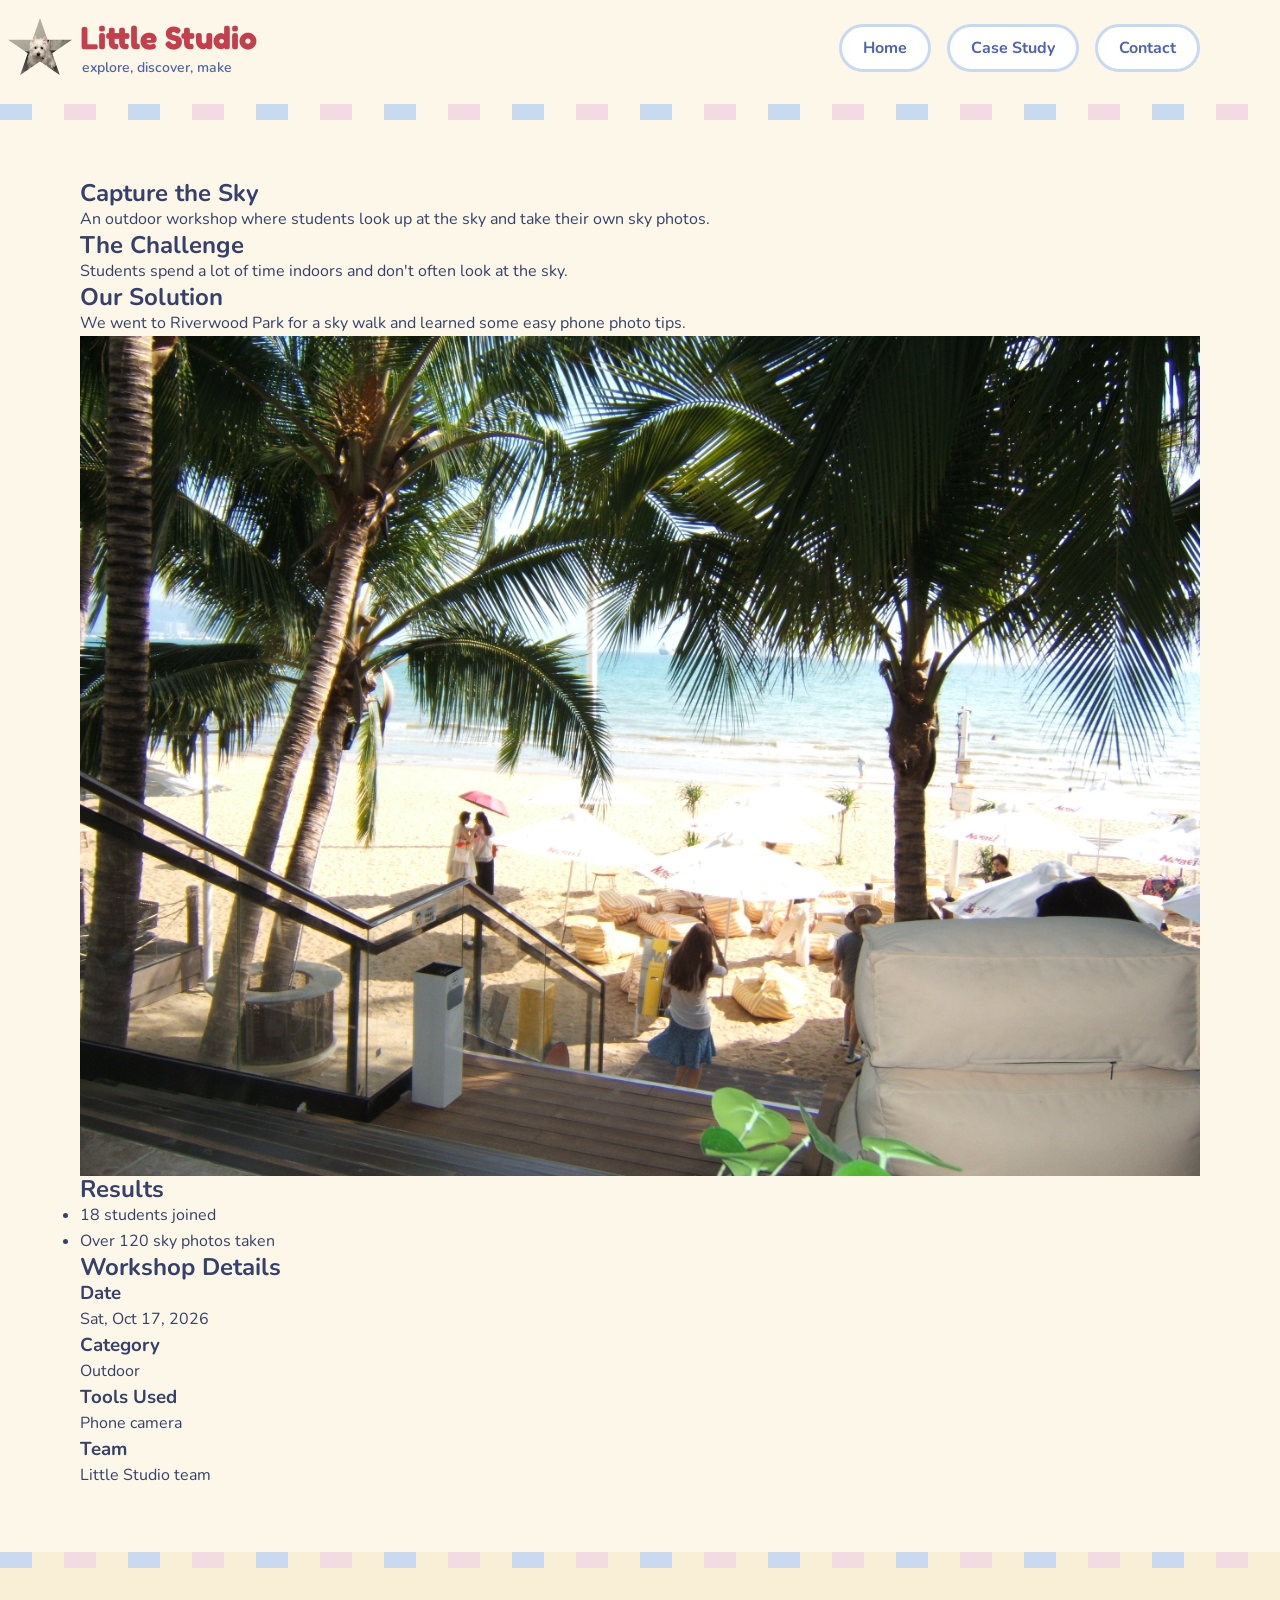
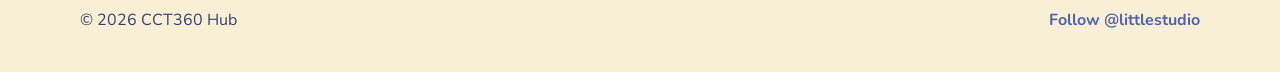
==== detail.html @ 0ea5f93e "1" ====
<!DOCTYPE html>
<html lang="en">
<head>
  <meta charset="UTF-8">
  <meta name="viewport" content="width=device-width, initial-scale=1.0">
  <title>Capture the Sky</title>
  <link href="https://fonts.googleapis.com/css2?family=Fredoka:wght@500;600;700&family=Nunito:wght@400;600;700;800&display=swap" rel="stylesheet">
  <link rel="stylesheet" href="css/style.css">
</head>
<body>

  <header class="site-header">
    <a href="index.html" class="logo">
      <img src="assets/logo.png" alt="Star logo">
      <div>
        <p class="logo-name">Little Studio</p>
        <p class="logo-tagline">explore, discover, make</p>
      </div>
    </a>
    <nav>
      <ul class="nav-links">
        <li><a href="index.html">Home</a></li>
        <li><a href="detail.html">Case Study</a></li>
        <li><a href="#contact">Contact</a></li>
      </ul>
    </nav>
  </header>

  <div class="stripe"></div>

  <main class="container detail-layout">

    <section class="detail-hero">
      <h1>Capture the Sky</h1>
      <p class="lead-text">An outdoor workshop where students look up at the sky and take their own sky photos.</p>
    </section>

    <section class="content-grid">

      <article class="detail-article">
        <h2>The Challenge</h2>
        <p>Students spend a lot of time indoors and don't often look at the sky.</p>

        <h2>Our Solution</h2>
        <p>We went to Riverwood Park for a sky walk and learned some easy phone photo tips.</p>

        <img src="assets/image1.jpg" alt="Beach with palm leaves and blue sky">

        <h2>Results</h2>
        <ul>
          <li>18 students joined</li>
          <li>Over 120 sky photos taken</li>
        </ul>
      </article>

      <aside class="meta-sidebar">
        <h2>Workshop Details</h2>
        <h3>Date</h3>
        <p>Sat, Oct 17, 2026</p>
        <h3>Category</h3>
        <p>Outdoor</p>
        <h3>Tools Used</h3>
        <p>Phone camera</p>
        <h3>Team</h3>
        <p>Little Studio team</p>
      </aside>

    </section>

  </main>

  <div class="stripe stripe-footer"></div>

  <footer class="site-footer" id="contact">
    <p>&copy; 2026 CCT360 Hub</p>
    <a href="#">Follow @littlestudio</a>
  </footer>

</body>
</html>
---- css/style.css ----
* {
  margin: 0;
  padding: 0;
  box-sizing: border-box;
}

html {
  scroll-behavior: smooth;
}

body {
  background-color: #FCF7E8;
  color: #36406B;
  font-family: "Nunito", sans-serif;
  font-size: 16px;
  line-height: 26px;
}

a {
  text-decoration: none;
}

img {
  display: block;
  max-width: 100%;
}

.eyebrow {
  color: #4F63AD;
  font-size: 14px;
  font-weight: 800;
  line-height: 20px;
  letter-spacing: 3.5px;
}


.stripe {
  height: 12px;
  background-image: repeating-linear-gradient(90deg, #C9DAF0 0px 24px, transparent 24px 48px, #F4DAE3 48px 72px, transparent 72px 96px);
}

.stripe-footer {
  background-color: #F8EFD6;
}

.stripe-small {
  height: 10px;
  margin-top: auto;
  background-image: repeating-linear-gradient(90deg, #C9DAF0 0px 20px, transparent 20px 34px, #F4DAE3 34px 54px, transparent 54px 68px);
}


.site-header {
  display: flex;
  justify-content: space-between;
  align-items: center;
  flex-wrap: wrap;
  gap: 20px;
  padding: 16px 20px 20px 7px;
}

.logo {
  display: flex;
  align-items: flex-start;
  gap: 4px;
}

.logo img {
  width: 37px;
  height: 33px;
  object-fit: cover;
  object-position: 50% 64%;
  clip-path: polygon(50% 0%, 61.8% 38.2%, 100% 38.2%, 69.1% 61.8%, 80.9% 100%, 50% 76.4%, 19.1% 100%, 30.9% 61.8%, 0% 38.2%, 38.2% 38.2%);
}

.logo-name {
  color: #C43F4C;
  font-family: "Fredoka", sans-serif;
  font-size: 32px;
  font-weight: 700;
  line-height: 40px;
}

.logo-tagline {
  margin-left: 2px;
  color: #4F63AD;
  font-size: 14px;
  font-weight: 600;
  line-height: 20px;
}

.nav-links {
  display: flex;
  gap: 10px;
  padding-left: 13px;
  list-style: none;
}

.nav-links a {
  display: block;
  padding: 9px 15px;
  border: 3px solid #C9DAF0;
  border-radius: 999px;
  background-color: #FFFFFF;
  color: #4F63AD;
  font-weight: 700;
  line-height: 24px;
}

.nav-links a:hover {
  background-color: #EAF1FA;
}

.nav-links a.active {
  background-color: #C9DAF0;
}


.container {
  padding: 32px 20px 56px;
}


.hero-grid {
  display: grid;
  grid-template-columns: 1fr;
  gap: 24px;
}

.spotlight-banner {
  display: flex;
  flex-direction: column;
  justify-content: center;
  align-items: center;
  padding: 40px 24px;
  border-radius: 24px;
  background-color: #F8EFD6;
  text-align: center;
}

.spotlight-banner h1 {
  margin: 16px 0;
  color: #C43F4C;
  font-family: "Fredoka", sans-serif;
  font-size: 36px;
  font-weight: 700;
  line-height: 44px;
}

.lead {
  max-width: 560px;
  font-size: 18px;
  line-height: 28px;
}

.btn-primary {
  margin-top: 28px;
  padding: 14px 32px;
  border-radius: 999px;
  background-color: #C43F4C;
  color: #FFFFFF;
  font-weight: 700;
  line-height: 24px;
}

.btn-primary:hover {
  background-color: #9E2F3B;
}

.sidebar {
  display: flex;
  flex-direction: column;
  padding: 20px 24px 30px;
  border: 3px solid #C9DAF0;
  border-radius: 24px;
  background-color: #FFFFFF;
}

.sidebar h2,
.sidebar h3 {
  font-family: "Fredoka", sans-serif;
  font-size: 24px;
  font-weight: 600;
  line-height: 32px;
}

.sidebar h2 {
  color: #4F63AD;
}

.sidebar h3 {
  margin: 4px 0 20px;
  color: #C43F4C;
}

.sidebar p {
  margin-bottom: 2px;
}

.session-name {
  font-weight: 700;
}

.sidebar hr {
  margin: 16px 0;
  border: none;
  border-top: 2px dashed #C9DAF0;
}

.quick-links {
  margin-bottom: 32px;
  list-style: none;
}

.quick-link {
  color: #4F63AD;
  font-weight: 700;
  text-decoration: underline;
}

.quick-link:hover {
  color: #C43F4C;
}


.section-title {
  margin: 56px 0 24px;
  color: #C43F4C;
  font-family: "Fredoka", sans-serif;
  font-size: 32px;
  font-weight: 500;
  line-height: 40px;
  text-align: center;
}


.cards-gallery {
  display: grid;
  grid-template-columns: 1fr;
  gap: 24px;
}

.card {
  display: flex;
  flex-direction: column;
  overflow: hidden;
  border: 3px solid #C9DAF0;
  border-radius: 24px;
  background-color: #FFFFFF;
}

.card-pink {
  border-color: #F4DAE3;
}

.card img {
  width: 100%;
  height: 190px;
  object-fit: cover;
}

.card .eyebrow {
  margin: 24px 24px 6px;
}

.card h3 {
  margin: 0 24px 10px;
  color: #C43F4C;
  font-family: "Fredoka", sans-serif;
  font-size: 24px;
  font-weight: 600;
  line-height: 32px;
}

.card p {
  margin: 0 24px 32px;
}

.btn {
  align-self: flex-start;
  margin: 0 24px 24px;
  margin-top: auto;
  padding: 9px 21px;
  border: 3px solid #C9DAF0;
  border-radius: 999px;
  background-color: #FFFFFF;
  color: #4F63AD;
  font-family: "Nunito", sans-serif;
  font-size: 16px;
  font-weight: 700;
  line-height: 24px;
  cursor: pointer;
}

.btn:hover {
  background-color: #EAF1FA;
}


.site-footer {
  display: flex;
  flex-direction: column;
  justify-content: space-between;
  gap: 6px;
  padding: 32px 20px 24px;
  background-color: #F8EFD6;
}

.social-links {
  display: flex;
  gap: 16px;
  list-style: none;
}

.site-footer a {
  color: #4F63AD;
  font-weight: 700;
  line-height: 24px;
}


@media (min-width: 768px) {

  .stripe {
    height: 16px;
    background-image: repeating-linear-gradient(90deg, #C9DAF0 0px 32px, transparent 32px 64px, #F4DAE3 64px 96px, transparent 96px 128px);
  }

  .site-header {
    padding: 18px 80px 26px 8px;
  }

  .logo {
    gap: 8px;
  }

  .logo img {
    width: 64px;
    height: 57px;
  }

  .nav-links {
    gap: 16px;
    padding-left: 0;
  }

  .nav-links a {
    padding: 9px 21px;
  }

  .container {
    padding: 60px 80px 64px;
  }

  .hero-grid {
    grid-template-columns: 2fr 1fr;
  }

  .spotlight-banner h1 {
    max-width: 660px;
    margin: 20px 0;
    font-size: 48px;
    line-height: 56px;
  }

  .sidebar {
    padding: 30px 32px 50px;
  }

  .cards-gallery {
    grid-template-columns: repeat(auto-fit, minmax(280px, 1fr));
  }

  .card img {
    height: 220px;
  }

  .site-footer {
    flex-direction: row;
    align-items: center;
    padding: 39px 80px;
  }
}
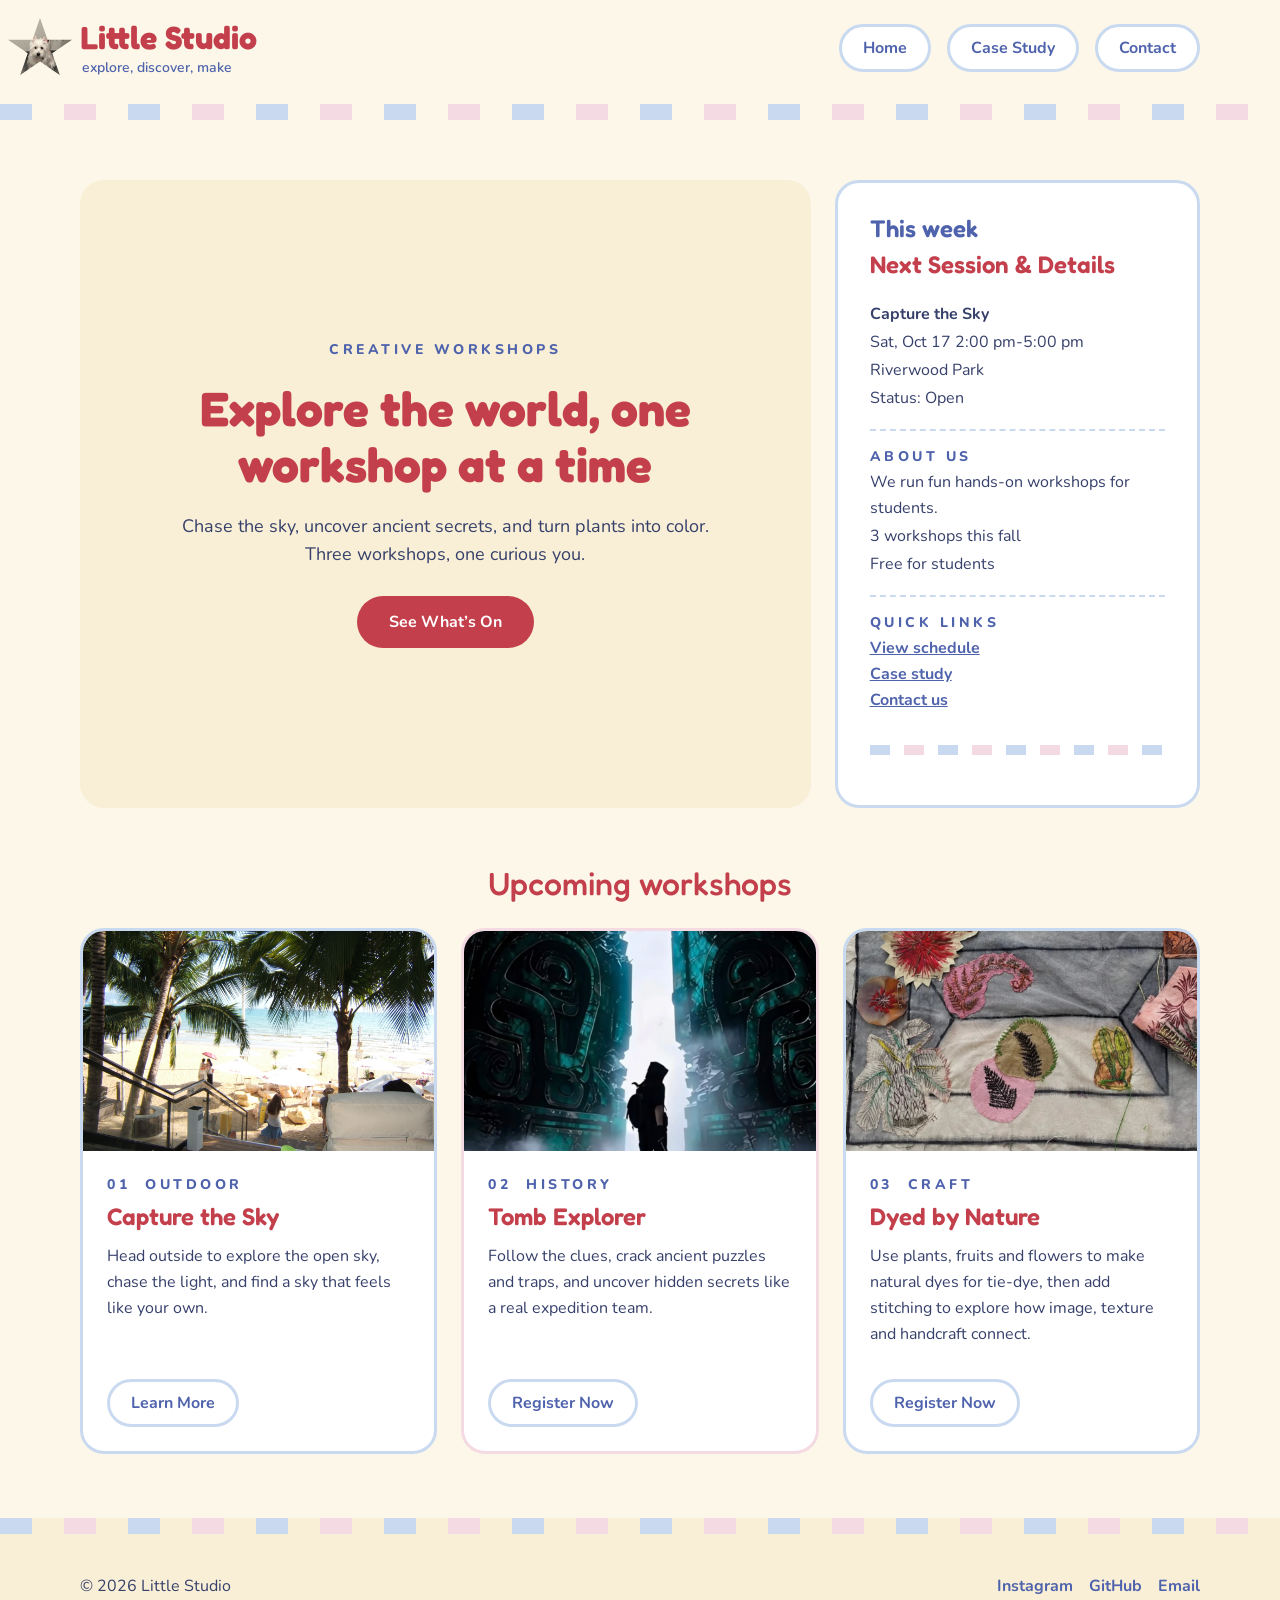
==== commit 8271ae15: "index1" ====
--- a/detail.html
+++ b/detail.html
@@ -3,7 +3,7 @@
 <head>
   <meta charset="UTF-8">
   <meta name="viewport" content="width=device-width, initial-scale=1.0">
-  <title>Capture the Sky</title>
+  <title>Little Studio</title>
   <link href="https://fonts.googleapis.com/css2?family=Fredoka:wght@500;600;700&family=Nunito:wght@400;600;700;800&display=swap" rel="stylesheet">
   <link rel="stylesheet" href="css/style.css">
 </head>
@@ -28,42 +28,72 @@
 
   <div class="stripe"></div>
 
-  <main class="container detail-layout">
+  <main class="container">
 
-    <section class="detail-hero">
-      <h1>Capture the Sky</h1>
-      <p class="lead-text">An outdoor workshop where students look up at the sky and take their own sky photos.</p>
+    <section class="hero-grid">
+
+      <div class="spotlight-banner">
+        <p class="eyebrow">CREATIVE WORKSHOPS</p>
+        <h1>Explore the world, one workshop at a time</h1>
+        <p class="lead">Chase the sky, uncover ancient secrets, and turn plants into color. Three workshops, one curious you.</p>
+        <a href="#workshops" class="btn-primary">See What’s On</a>
+      </div>
+
+      <aside class="sidebar">
+        <h2>This week</h2>
+        <h3>Next Session &amp; Details</h3>
+        <p class="session-name">Capture the Sky</p>
+        <p>Sat, Oct 17  2:00 pm-5:00 pm</p>
+        <p>Riverwood Park</p>
+        <p>Status: Open</p>
+
+        <hr>
+
+        <p class="eyebrow">ABOUT US</p>
+        <p>We run fun hands-on workshops for students.</p>
+        <p>3 workshops this fall</p>
+        <p>Free for students</p>
+
+        <hr>
+
+        <p class="eyebrow">QUICK LINKS</p>
+        <ul class="quick-links">
+          <li><a href="#workshops" class="quick-link">View schedule</a></li>
+          <li><a href="detail.html" class="quick-link">Case study</a></li>
+          <li><a href="#contact" class="quick-link">Contact us</a></li>
+        </ul>
+        <div class="stripe-small"></div>
+      </aside>
+
     </section>
 
-    <section class="content-grid">
+    <h2 class="section-title" id="workshops">Upcoming workshops</h2>
 
-      <article class="detail-article">
-        <h2>The Challenge</h2>
-        <p>Students spend a lot of time indoors and don't often look at the sky.</p>
+    <section class="cards-gallery">
 
-        <h2>Our Solution</h2>
-        <p>We went to Riverwood Park for a sky walk and learned some easy phone photo tips.</p>
-
+      <article class="card">
         <img src="assets/image1.jpg" alt="Beach with palm leaves and blue sky">
-
-        <h2>Results</h2>
-        <ul>
-          <li>18 students joined</li>
-          <li>Over 120 sky photos taken</li>
-        </ul>
+        <p class="eyebrow">01&nbsp; OUTDOOR</p>
+        <h3>Capture the Sky</h3>
+        <p>Head outside to explore the open sky, chase the light, and find a sky that feels like your own.</p>
+        <a href="detail.html" class="btn">Learn More</a>
       </article>
 
-      <aside class="meta-sidebar">
-        <h2>Workshop Details</h2>
-        <h3>Date</h3>
-        <p>Sat, Oct 17, 2026</p>
-        <h3>Category</h3>
-        <p>Outdoor</p>
-        <h3>Tools Used</h3>
-        <p>Phone camera</p>
-        <h3>Team</h3>
-        <p>Little Studio team</p>
-      </aside>
+      <article class="card card-pink">
+        <img src="assets/image2.jpg" alt="Explorer in an ancient tomb">
+        <p class="eyebrow">02&nbsp; HISTORY</p>
+        <h3>Tomb Explorer</h3>
+        <p>Follow the clues, crack ancient puzzles and traps, and uncover hidden secrets like a real expedition team.</p>
+        <button class="btn" onclick="alert('Registered successfully!')">Register Now</button>
+      </article>
+
+      <article class="card">
+        <img src="assets/image3.jpg" alt="Fabric dyed with plants and flowers">
+        <p class="eyebrow">03&nbsp; CRAFT</p>
+        <h3>Dyed by Nature</h3>
+        <p>Use plants, fruits and flowers to make natural dyes for tie-dye, then add stitching to explore how image, texture and handcraft connect.</p>
+        <button class="btn" onclick="alert('Registered successfully!')">Register Now</button>
+      </article>
 
     </section>
 
@@ -72,9 +102,26 @@
   <div class="stripe stripe-footer"></div>
 
   <footer class="site-footer" id="contact">
-    <p>&copy; 2026 CCT360 Hub</p>
-    <a href="#">Follow @littlestudio</a>
+    <p>&copy; 2026 Little Studio</p>
+    <ul class="social-links">
+      <li><a href="https://www.instagram.com/">Instagram</a></li>
+      <li><a href="https://github.com/">GitHub</a></li>
+      <li><a href="mailto:hello@littlestudio.com">Email</a></li>
+    </ul>
   </footer>
+
+  <script>
+    const navLinks = document.querySelectorAll(".nav-links a");
+
+    navLinks.forEach(function (link) {
+      link.onclick = function () {
+        navLinks.forEach(function (item) {
+          item.classList.remove("active");
+        });
+        link.classList.add("active");
+      };
+    });
+  </script>
 
 </body>
 </html>
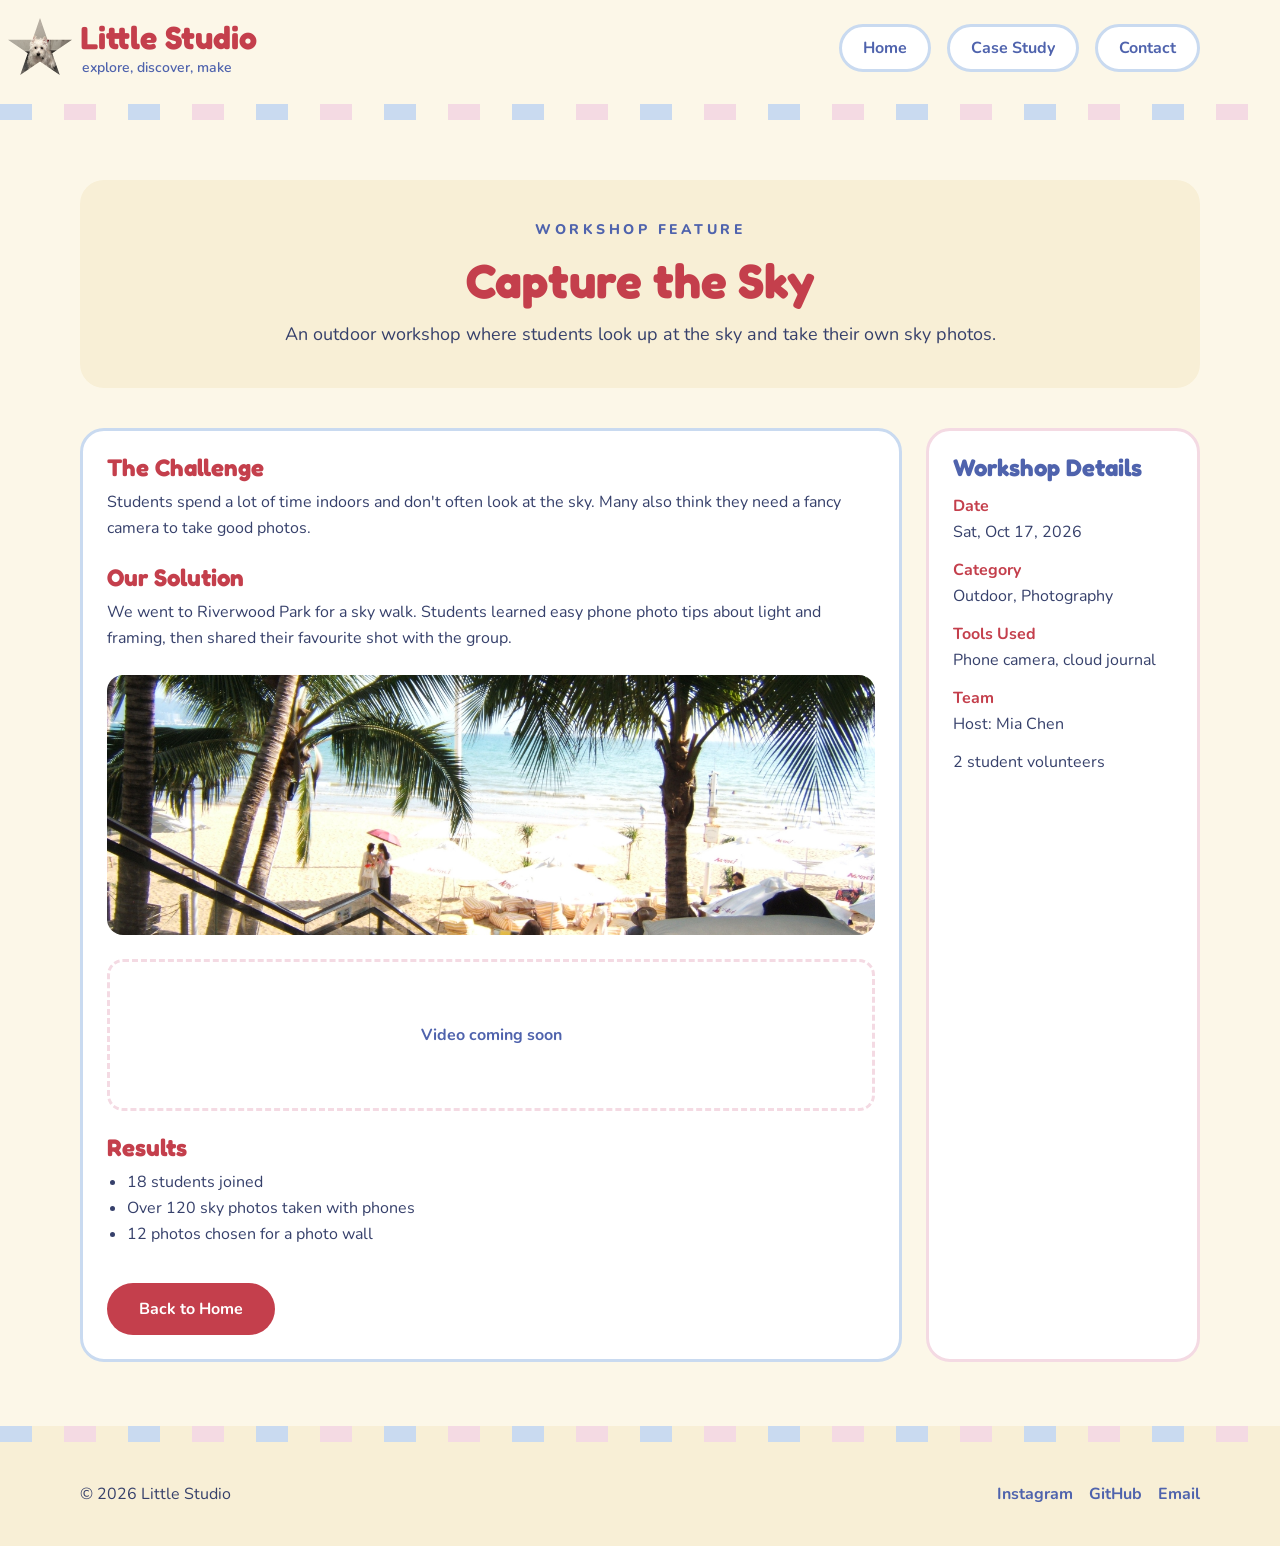
==== commit cd7d08e7: "2" ====
--- a/detail.html
+++ b/detail.html
@@ -3,7 +3,7 @@
 <head>
   <meta charset="UTF-8">
   <meta name="viewport" content="width=device-width, initial-scale=1.0">
-  <title>Little Studio</title>
+  <title>Capture the Sky</title>
   <link href="https://fonts.googleapis.com/css2?family=Fredoka:wght@500;600;700&family=Nunito:wght@400;600;700;800&display=swap" rel="stylesheet">
   <link rel="stylesheet" href="css/style.css">
 </head>
@@ -28,72 +28,53 @@
 
   <div class="stripe"></div>
 
-  <main class="container">
+  <main class="container detail-layout">
 
-    <section class="hero-grid">
-
-      <div class="spotlight-banner">
-        <p class="eyebrow">CREATIVE WORKSHOPS</p>
-        <h1>Explore the world, one workshop at a time</h1>
-        <p class="lead">Chase the sky, uncover ancient secrets, and turn plants into color. Three workshops, one curious you.</p>
-        <a href="#workshops" class="btn-primary">See What’s On</a>
-      </div>
-
-      <aside class="sidebar">
-        <h2>This week</h2>
-        <h3>Next Session &amp; Details</h3>
-        <p class="session-name">Capture the Sky</p>
-        <p>Sat, Oct 17  2:00 pm-5:00 pm</p>
-        <p>Riverwood Park</p>
-        <p>Status: Open</p>
-
-        <hr>
-
-        <p class="eyebrow">ABOUT US</p>
-        <p>We run fun hands-on workshops for students.</p>
-        <p>3 workshops this fall</p>
-        <p>Free for students</p>
-
-        <hr>
-
-        <p class="eyebrow">QUICK LINKS</p>
-        <ul class="quick-links">
-          <li><a href="#workshops" class="quick-link">View schedule</a></li>
-          <li><a href="detail.html" class="quick-link">Case study</a></li>
-          <li><a href="#contact" class="quick-link">Contact us</a></li>
-        </ul>
-        <div class="stripe-small"></div>
-      </aside>
-
+    <section class="detail-hero">
+      <p class="eyebrow">WORKSHOP FEATURE</p>
+      <h1>Capture the Sky</h1>
+      <p class="lead-text">An outdoor workshop where students look up at the sky and take their own sky photos.</p>
     </section>
 
-    <h2 class="section-title" id="workshops">Upcoming workshops</h2>
+    <section class="content-grid">
 
-    <section class="cards-gallery">
+      <article class="detail-article">
+        <h2>The Challenge</h2>
+        <p>Students spend a lot of time indoors and don't often look at the sky. Many also think they need a fancy camera to take good photos.</p>
 
-      <article class="card">
+        <h2>Our Solution</h2>
+        <p>We went to Riverwood Park for a sky walk. Students learned easy phone photo tips about light and framing, then shared their favourite shot with the group.</p>
+
         <img src="assets/image1.jpg" alt="Beach with palm leaves and blue sky">
-        <p class="eyebrow">01&nbsp; OUTDOOR</p>
-        <h3>Capture the Sky</h3>
-        <p>Head outside to explore the open sky, chase the light, and find a sky that feels like your own.</p>
-        <a href="detail.html" class="btn">Learn More</a>
+
+        <div class="media-placeholder">Video coming soon</div>
+
+        <h2>Results</h2>
+        <ul>
+          <li>18 students joined</li>
+          <li>Over 120 sky photos taken with phones</li>
+          <li>12 photos chosen for a photo wall</li>
+        </ul>
+
+        <a href="index.html" class="btn-primary">Back to Home</a>
       </article>
 
-      <article class="card card-pink">
-        <img src="assets/image2.jpg" alt="Explorer in an ancient tomb">
-        <p class="eyebrow">02&nbsp; HISTORY</p>
-        <h3>Tomb Explorer</h3>
-        <p>Follow the clues, crack ancient puzzles and traps, and uncover hidden secrets like a real expedition team.</p>
-        <button class="btn" onclick="alert('Registered successfully!')">Register Now</button>
-      </article>
+      <aside class="meta-sidebar">
+        <h2>Workshop Details</h2>
 
-      <article class="card">
-        <img src="assets/image3.jpg" alt="Fabric dyed with plants and flowers">
-        <p class="eyebrow">03&nbsp; CRAFT</p>
-        <h3>Dyed by Nature</h3>
-        <p>Use plants, fruits and flowers to make natural dyes for tie-dye, then add stitching to explore how image, texture and handcraft connect.</p>
-        <button class="btn" onclick="alert('Registered successfully!')">Register Now</button>
-      </article>
+        <h3>Date</h3>
+        <p>Sat, Oct 17, 2026</p>
+
+        <h3>Category</h3>
+        <p>Outdoor, Photography</p>
+
+        <h3>Tools Used</h3>
+        <p>Phone camera, cloud journal</p>
+
+        <h3>Team</h3>
+        <p>Host: Mia Chen</p>
+        <p>2 student volunteers</p>
+      </aside>
 
     </section>
 
--- a/css/style.css
+++ b/css/style.css
@@ -380,4 +380,110 @@
     align-items: center;
     padding: 39px 80px;
   }
+}
+
+/* ===== Page 2: Detail ===== */
+.detail-hero {
+  padding: 40px 24px;
+  border-radius: 24px;
+  background-color: #F8EFD6;
+  text-align: center;
+}
+
+.detail-hero h1 {
+  margin: 12px 0;
+  color: #C43F4C;
+  font-family: "Fredoka", sans-serif;
+  font-size: 36px;
+  line-height: 44px;
+}
+
+.lead-text {
+  font-size: 18px;
+  line-height: 28px;
+}
+
+.content-grid {
+  display: grid;
+  grid-template-columns: 1fr;
+  gap: 24px;
+  margin-top: 40px;
+}
+
+.detail-article {
+  padding: 24px;
+  border: 3px solid #C9DAF0;
+  border-radius: 24px;
+  background-color: #FFFFFF;
+}
+
+.detail-article h2 {
+  margin-bottom: 8px;
+  color: #C43F4C;
+  font-family: "Fredoka", sans-serif;
+}
+
+.detail-article p {
+  margin-bottom: 24px;
+}
+
+.detail-article ul {
+  margin-bottom: 8px;
+  padding-left: 20px;
+}
+
+.detail-article img {
+  width: 100%;
+  height: 260px;
+  object-fit: cover;
+  margin-bottom: 24px;
+  border-radius: 16px;
+}
+
+.media-placeholder {
+  margin-bottom: 24px;
+  padding: 60px 20px;
+  border: 3px dashed #F4DAE3;
+  border-radius: 16px;
+  color: #4F63AD;
+  font-weight: 700;
+  text-align: center;
+}
+
+.detail-article .btn-primary {
+  display: inline-block;
+}
+
+.meta-sidebar {
+  padding: 24px;
+  border: 3px solid #F4DAE3;
+  border-radius: 24px;
+  background-color: #FFFFFF;
+}
+
+.meta-sidebar h2 {
+  margin-bottom: 12px;
+  color: #4F63AD;
+  font-family: "Fredoka", sans-serif;
+}
+
+.meta-sidebar h3 {
+  color: #C43F4C;
+  font-size: 16px;
+}
+
+.meta-sidebar p {
+  margin-bottom: 12px;
+}
+
+@media (min-width: 768px) {
+
+  .detail-hero h1 {
+    font-size: 48px;
+    line-height: 56px;
+  }
+
+  .content-grid {
+    grid-template-columns: 3fr 1fr;
+  }
 }
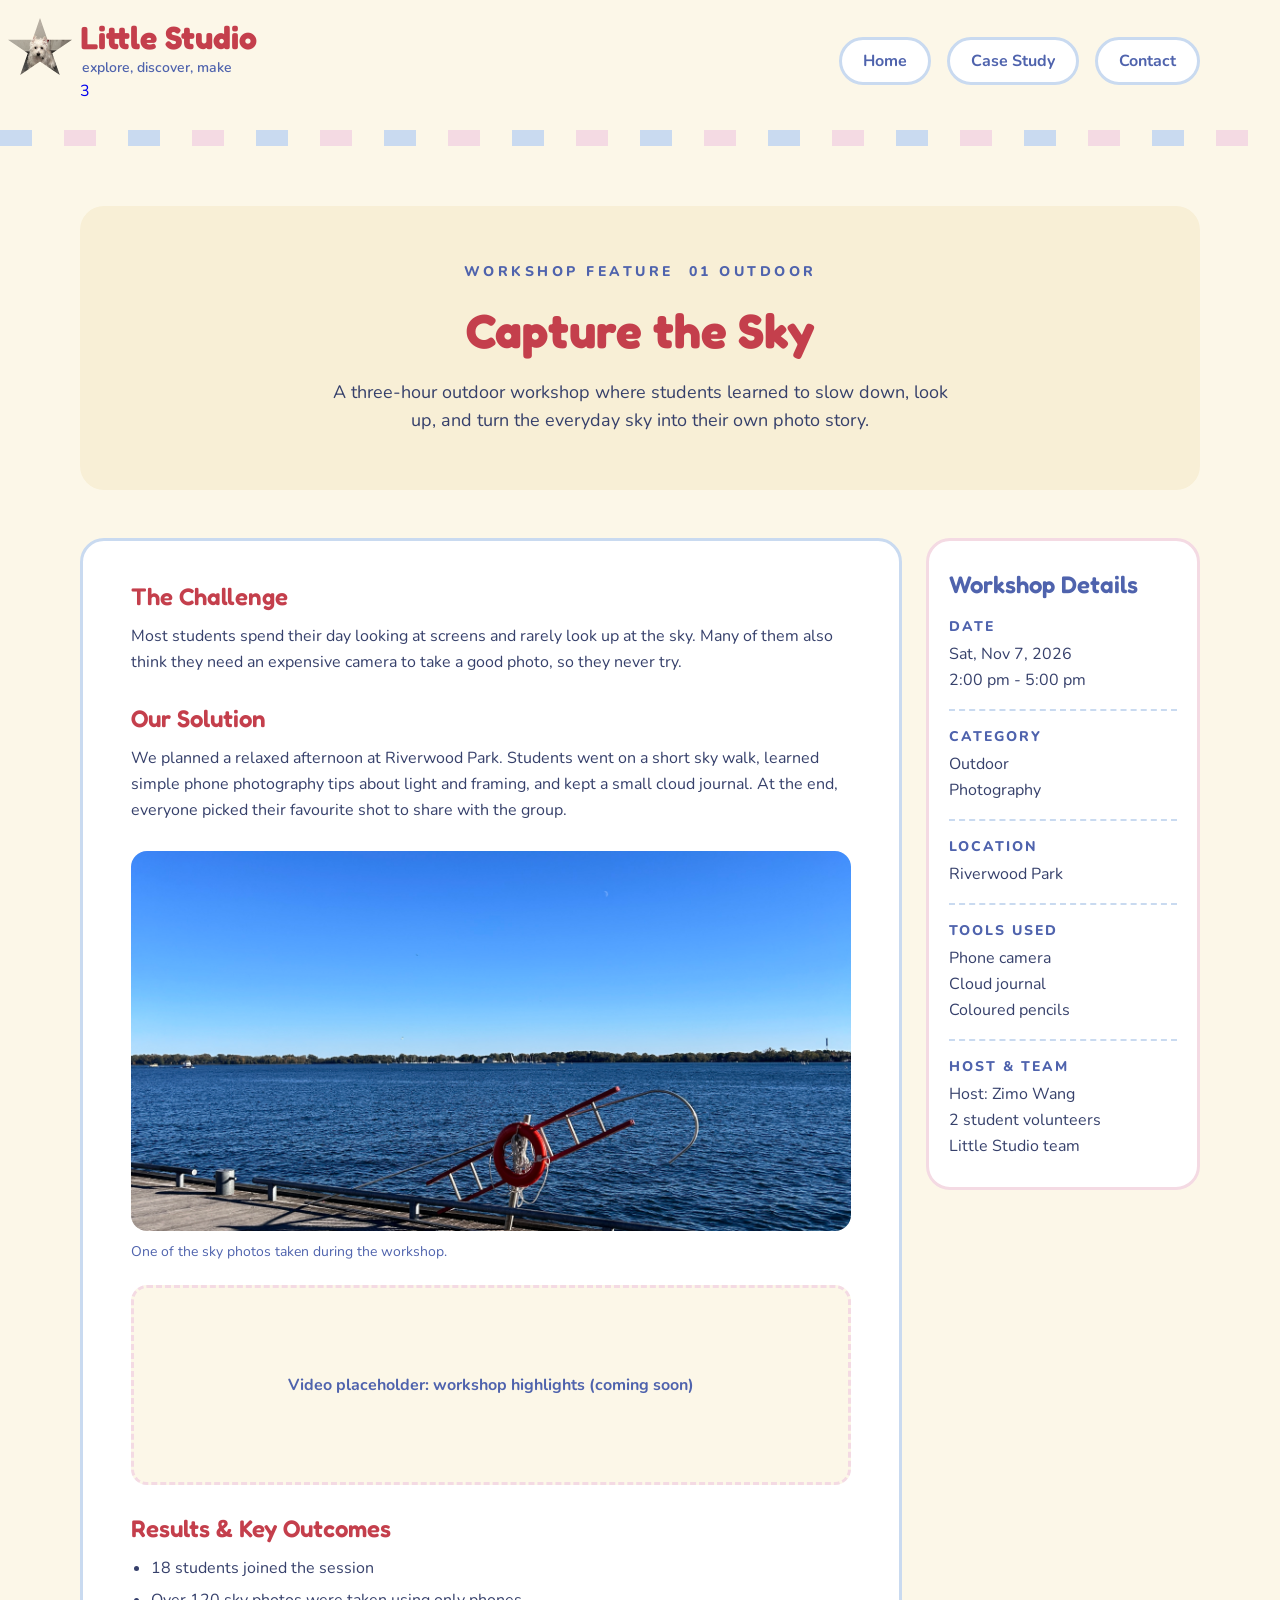
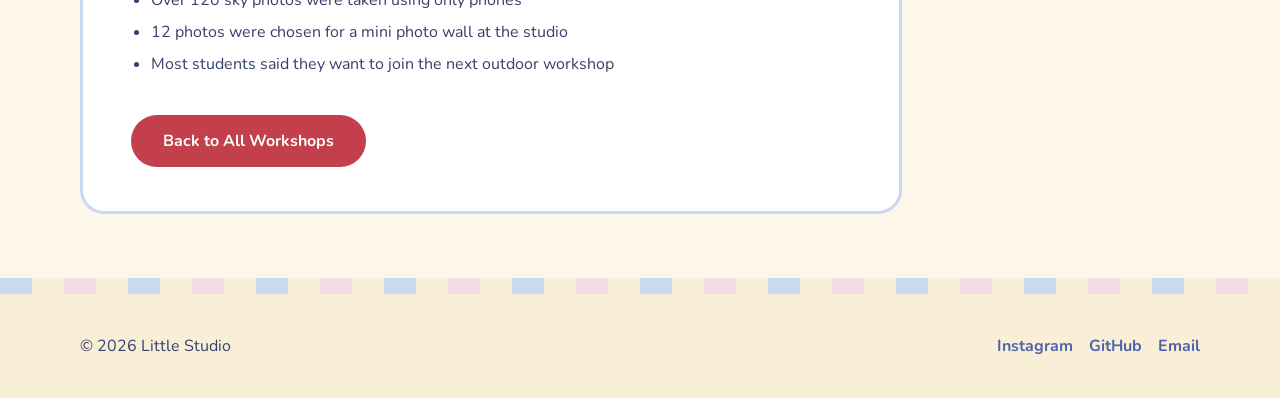
==== commit 3b7fa6fd: "3" ====
--- a/detail.html
+++ b/detail.html
@@ -3,7 +3,7 @@
 <head>
   <meta charset="UTF-8">
   <meta name="viewport" content="width=device-width, initial-scale=1.0">
-  <title>Capture the Sky</title>
+  <title>Little Studio | Capture the Sky</title>
   <link href="https://fonts.googleapis.com/css2?family=Fredoka:wght@500;600;700&family=Nunito:wght@400;600;700;800&display=swap" rel="stylesheet">
   <link rel="stylesheet" href="css/style.css">
 </head>
@@ -11,10 +11,10 @@
 
   <header class="site-header">
     <a href="index.html" class="logo">
-      <img src="assets/logo.png" alt="Star logo">
+      <img src="assets/logo.png" alt="Little Studio star logo">
       <div>
         <p class="logo-name">Little Studio</p>
-        <p class="logo-tagline">explore, discover, make</p>
+        <p class="logo-tagline">explore, discover, make</p>3
       </div>
     </a>
     <nav>
@@ -31,49 +31,77 @@
   <main class="container detail-layout">
 
     <section class="detail-hero">
-      <p class="eyebrow">WORKSHOP FEATURE</p>
+      <p class="eyebrow">WORKSHOP FEATURE&nbsp; 01 OUTDOOR</p>
       <h1>Capture the Sky</h1>
-      <p class="lead-text">An outdoor workshop where students look up at the sky and take their own sky photos.</p>
+      <p class="lead-text">A three-hour outdoor workshop where students learned to slow down, look up, and turn the everyday sky into their own photo story.</p>
     </section>
 
     <section class="content-grid">
 
       <article class="detail-article">
         <h2>The Challenge</h2>
-        <p>Students spend a lot of time indoors and don't often look at the sky. Many also think they need a fancy camera to take good photos.</p>
+        <p>Most students spend their day looking at screens and rarely look up at the sky. Many of them also think they need an expensive camera to take a good photo, so they never try.</p>
 
         <h2>Our Solution</h2>
-        <p>We went to Riverwood Park for a sky walk. Students learned easy phone photo tips about light and framing, then shared their favourite shot with the group.</p>
+        <p>We planned a relaxed afternoon at Riverwood Park. Students went on a short sky walk, learned simple phone photography tips about light and framing, and kept a small cloud journal. At the end, everyone picked their favourite shot to share with the group.</p>
 
-        <img src="assets/image1.jpg" alt="Beach with palm leaves and blue sky">
+        <figure class="detail-photo">
+          <img src="assets/detail1.jpg" alt="Beach with palm leaves and blue sky">
+          <figcaption>One of the sky photos taken during the workshop.</figcaption>
+        </figure>
 
-        <div class="media-placeholder">Video coming soon</div>
+        <div class="media-placeholder">
+          <p>Video placeholder: workshop highlights (coming soon)</p>
+        </div>
 
-        <h2>Results</h2>
+        <h2>Results &amp; Key Outcomes</h2>
         <ul>
-          <li>18 students joined</li>
-          <li>Over 120 sky photos taken with phones</li>
-          <li>12 photos chosen for a photo wall</li>
+          <li>18 students joined the session</li>
+          <li>Over 120 sky photos were taken using only phones</li>
+          <li>12 photos were chosen for a mini photo wall at the studio</li>
+          <li>Most students said they want to join the next outdoor workshop</li>
         </ul>
 
-        <a href="index.html" class="btn-primary">Back to Home</a>
+        <a href="index.html#workshops" class="btn-primary">Back to All Workshops</a>
       </article>
 
       <aside class="meta-sidebar">
         <h2>Workshop Details</h2>
 
-        <h3>Date</h3>
-        <p>Sat, Oct 17, 2026</p>
+        <div class="meta-item">
+          <h3>DATE</h3>
+          <p>Sat, Nov 7, 2026</p>
+          <p>2:00 pm - 5:00 pm</p>
+        </div>
 
-        <h3>Category</h3>
-        <p>Outdoor, Photography</p>
+        <div class="meta-item">
+          <h3>CATEGORY</h3>
+          <p>Outdoor</p>
+          <p>Photography</p>
+        </div>
 
-        <h3>Tools Used</h3>
-        <p>Phone camera, cloud journal</p>
+        <div class="meta-item">
+          <h3>LOCATION</h3>
+          <p>Riverwood Park</p>
+        </div>
 
-        <h3>Team</h3>
-        <p>Host: Mia Chen</p>
-        <p>2 student volunteers</p>
+        <div class="meta-item">
+          <h3>TOOLS USED</h3>
+          <ul>
+            <li>Phone camera</li>
+            <li>Cloud journal</li>
+            <li>Coloured pencils</li>
+          </ul>
+        </div>
+
+        <div class="meta-item">
+          <h3>HOST &amp; TEAM</h3>
+          <ul>
+            <li>Host: Zimo Wang</li>
+            <li>2 student volunteers</li>
+            <li>Little Studio team</li>
+          </ul>
+        </div>
       </aside>
 
     </section>
--- a/css/style.css
+++ b/css/style.css
@@ -105,6 +105,7 @@
   color: #4F63AD;
   font-weight: 700;
   line-height: 24px;
+  transition: background-color 0.2s;
 }
 
 .nav-links a:hover {
@@ -154,6 +155,7 @@
 }
 
 .btn-primary {
+  display: inline-block;
   margin-top: 28px;
   padding: 14px 32px;
   border-radius: 999px;
@@ -161,9 +163,11 @@
   color: #FFFFFF;
   font-weight: 700;
   line-height: 24px;
-}
-
-.btn-primary:hover {
+  transition: background-color 0.2s;
+}
+
+.btn-primary:hover,
+.btn-primary:active {
   background-color: #9E2F3B;
 }
 
@@ -201,7 +205,13 @@
   font-weight: 700;
 }
 
+.status {
+  color: #C43F4C;
+  font-weight: 700;
+}
+
 .sidebar hr {
+  width: 100%;
   margin: 16px 0;
   border: none;
   border-top: 2px dashed #C9DAF0;
@@ -212,15 +222,21 @@
   list-style: none;
 }
 
+.quick-links li {
+  margin-bottom: 6px;
+}
+
 .quick-link {
   color: #4F63AD;
   font-weight: 700;
   text-decoration: underline;
 }
 
-.quick-link:hover {
-  color: #C43F4C;
-}
+.quick-link:hover,
+.quick-link:active {
+  color: #C43F4C;
+}
+
 
 
 .section-title {
@@ -232,7 +248,6 @@
   line-height: 40px;
   text-align: center;
 }
-
 
 .cards-gallery {
   display: grid;
@@ -247,10 +262,20 @@
   border: 3px solid #C9DAF0;
   border-radius: 24px;
   background-color: #FFFFFF;
+  transition: transform 0.2s, box-shadow 0.2s;
+}
+
+.card:hover {
+  transform: translateY(-6px);
+  box-shadow: 0 8px 0 #C9DAF0;
 }
 
 .card-pink {
   border-color: #F4DAE3;
+}
+
+.card-pink:hover {
+  box-shadow: 0 8px 0 #F4DAE3;
 }
 
 .card img {
@@ -290,11 +315,153 @@
   font-weight: 700;
   line-height: 24px;
   cursor: pointer;
+  transition: background-color 0.2s;
 }
 
 .btn:hover {
   background-color: #EAF1FA;
 }
+
+
+
+.detail-hero {
+  padding: 40px 24px;
+  border-radius: 24px;
+  background-color: #F8EFD6;
+  text-align: center;
+}
+
+.detail-hero h1 {
+  margin: 16px 0;
+  color: #C43F4C;
+  font-family: "Fredoka", sans-serif;
+  font-size: 36px;
+  font-weight: 700;
+  line-height: 44px;
+}
+
+.lead-text {
+  max-width: 640px;
+  margin: 0 auto;
+  font-size: 18px;
+  line-height: 28px;
+}
+
+
+
+.content-grid {
+  display: grid;
+  grid-template-columns: 1fr;
+  gap: 24px;
+  margin-top: 40px;
+}
+
+.detail-article {
+  padding: 28px 24px 32px;
+  border: 3px solid #C9DAF0;
+  border-radius: 24px;
+  background-color: #FFFFFF;
+}
+
+.detail-article h2 {
+  margin-bottom: 10px;
+  color: #C43F4C;
+  font-family: "Fredoka", sans-serif;
+  font-size: 24px;
+  font-weight: 600;
+  line-height: 32px;
+}
+
+.detail-article p {
+  margin-bottom: 28px;
+}
+
+.detail-article ul {
+  padding-left: 20px;
+}
+
+.detail-article li {
+  margin-bottom: 6px;
+}
+
+.detail-photo {
+  margin-bottom: 20px;
+}
+
+.detail-photo img {
+  width: 100%;
+  height: 260px;
+  object-fit: cover;
+  border-radius: 16px;
+}
+
+.detail-photo figcaption {
+  margin-top: 8px;
+  color: #4F63AD;
+  font-size: 14px;
+}
+
+.media-placeholder {
+  display: flex;
+  justify-content: center;
+  align-items: center;
+  height: 200px;
+  margin-bottom: 28px;
+  padding: 20px;
+  border: 3px dashed #F4DAE3;
+  border-radius: 16px;
+  background-color: #FCF7E8;
+  color: #4F63AD;
+  font-weight: 700;
+  text-align: center;
+}
+
+.media-placeholder p {
+  margin-bottom: 0;
+}
+
+.meta-sidebar {
+  align-self: start;
+  padding: 24px;
+  border: 3px solid #F4DAE3;
+  border-radius: 24px;
+  background-color: #FFFFFF;
+}
+
+.meta-sidebar h2 {
+  margin-bottom: 16px;
+  color: #4F63AD;
+  font-family: "Fredoka", sans-serif;
+  font-size: 24px;
+  font-weight: 600;
+  line-height: 32px;
+}
+
+.meta-item {
+  margin-bottom: 16px;
+  padding-bottom: 16px;
+  border-bottom: 2px dashed #C9DAF0;
+}
+
+.meta-item:last-child {
+  margin-bottom: 0;
+  padding-bottom: 0;
+  border-bottom: none;
+}
+
+.meta-item h3 {
+  margin-bottom: 4px;
+  color: #4F63AD;
+  font-size: 14px;
+  font-weight: 800;
+  line-height: 20px;
+  letter-spacing: 2px;
+}
+
+.meta-item ul {
+  list-style: none;
+}
+
 
 
 .site-footer {
@@ -312,11 +479,18 @@
   list-style: none;
 }
 
-.site-footer a {
+.social-links a {
   color: #4F63AD;
   font-weight: 700;
   line-height: 24px;
-}
+  transition: color 0.2s;
+}
+
+.social-links a:hover {
+  color: #C43F4C;
+  text-decoration: underline;
+}
+
 
 
 @media (min-width: 768px) {
@@ -363,16 +537,68 @@
     line-height: 56px;
   }
 
+  .btn-primary {
+    margin-top: 32px;
+  }
+
   .sidebar {
     padding: 30px 32px 50px;
   }
 
+  .section-title {
+    margin-top: 72px;
+  }
+
   .cards-gallery {
     grid-template-columns: repeat(auto-fit, minmax(280px, 1fr));
   }
 
   .card img {
     height: 220px;
+  }
+
+  .card .eyebrow {
+    margin: 28px 28px 6px;
+  }
+
+  .card h3 {
+    margin: 0 28px 10px;
+  }
+
+  .card p {
+    margin: 0 28px 32px;
+  }
+
+  .btn {
+    margin: 0 28px 24px;
+    margin-top: auto;
+  }
+
+  .detail-hero {
+    padding: 56px 80px;
+  }
+
+  .detail-hero h1 {
+    margin: 20px 0;
+    font-size: 48px;
+    line-height: 56px;
+  }
+
+  .content-grid {
+    grid-template-columns: 3fr 1fr;
+    margin-top: 48px;
+  }
+
+  .detail-article {
+    padding: 40px 48px 44px;
+  }
+
+  .detail-photo img {
+    height: 380px;
+  }
+
+  .meta-sidebar {
+    padding: 28px 20px;
   }
 
   .site-footer {
@@ -380,110 +606,4 @@
     align-items: center;
     padding: 39px 80px;
   }
-}
-
-/* ===== Page 2: Detail ===== */
-.detail-hero {
-  padding: 40px 24px;
-  border-radius: 24px;
-  background-color: #F8EFD6;
-  text-align: center;
-}
-
-.detail-hero h1 {
-  margin: 12px 0;
-  color: #C43F4C;
-  font-family: "Fredoka", sans-serif;
-  font-size: 36px;
-  line-height: 44px;
-}
-
-.lead-text {
-  font-size: 18px;
-  line-height: 28px;
-}
-
-.content-grid {
-  display: grid;
-  grid-template-columns: 1fr;
-  gap: 24px;
-  margin-top: 40px;
-}
-
-.detail-article {
-  padding: 24px;
-  border: 3px solid #C9DAF0;
-  border-radius: 24px;
-  background-color: #FFFFFF;
-}
-
-.detail-article h2 {
-  margin-bottom: 8px;
-  color: #C43F4C;
-  font-family: "Fredoka", sans-serif;
-}
-
-.detail-article p {
-  margin-bottom: 24px;
-}
-
-.detail-article ul {
-  margin-bottom: 8px;
-  padding-left: 20px;
-}
-
-.detail-article img {
-  width: 100%;
-  height: 260px;
-  object-fit: cover;
-  margin-bottom: 24px;
-  border-radius: 16px;
-}
-
-.media-placeholder {
-  margin-bottom: 24px;
-  padding: 60px 20px;
-  border: 3px dashed #F4DAE3;
-  border-radius: 16px;
-  color: #4F63AD;
-  font-weight: 700;
-  text-align: center;
-}
-
-.detail-article .btn-primary {
-  display: inline-block;
-}
-
-.meta-sidebar {
-  padding: 24px;
-  border: 3px solid #F4DAE3;
-  border-radius: 24px;
-  background-color: #FFFFFF;
-}
-
-.meta-sidebar h2 {
-  margin-bottom: 12px;
-  color: #4F63AD;
-  font-family: "Fredoka", sans-serif;
-}
-
-.meta-sidebar h3 {
-  color: #C43F4C;
-  font-size: 16px;
-}
-
-.meta-sidebar p {
-  margin-bottom: 12px;
-}
-
-@media (min-width: 768px) {
-
-  .detail-hero h1 {
-    font-size: 48px;
-    line-height: 56px;
-  }
-
-  .content-grid {
-    grid-template-columns: 3fr 1fr;
-  }
 }
